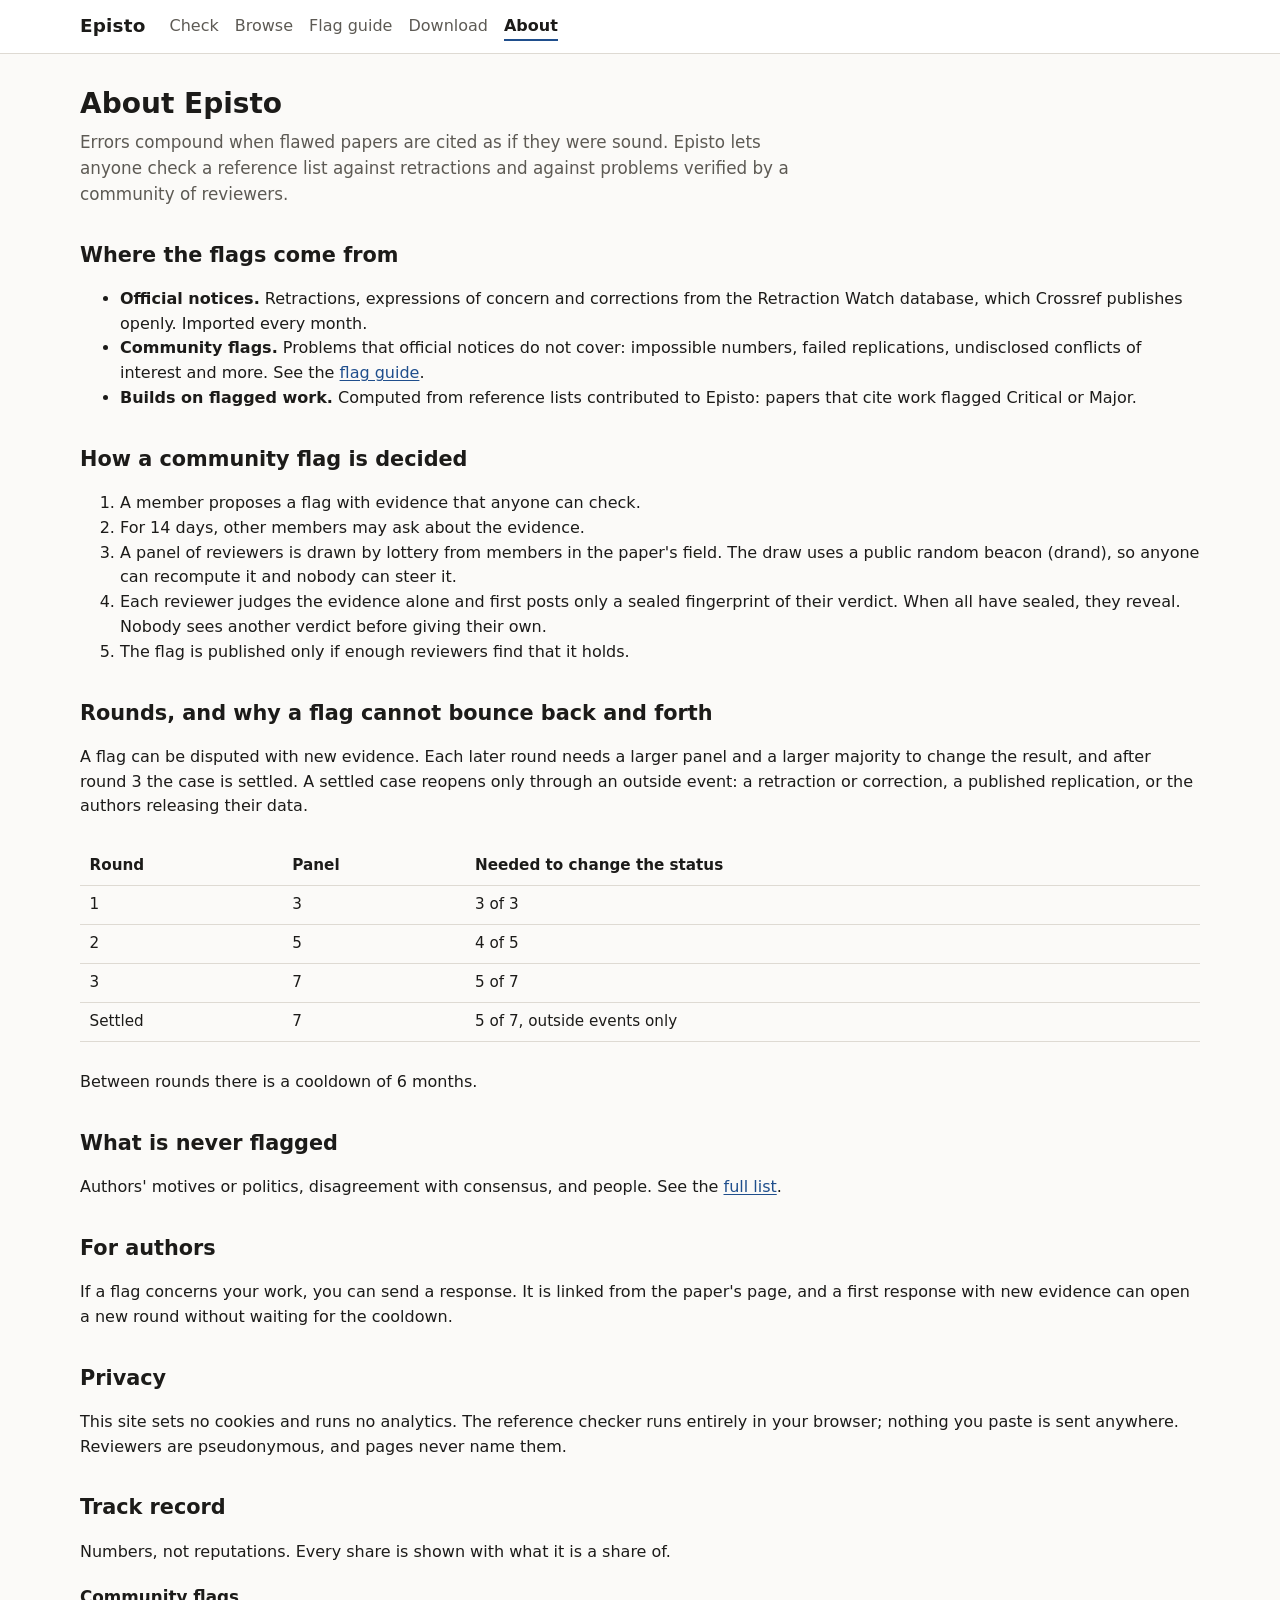
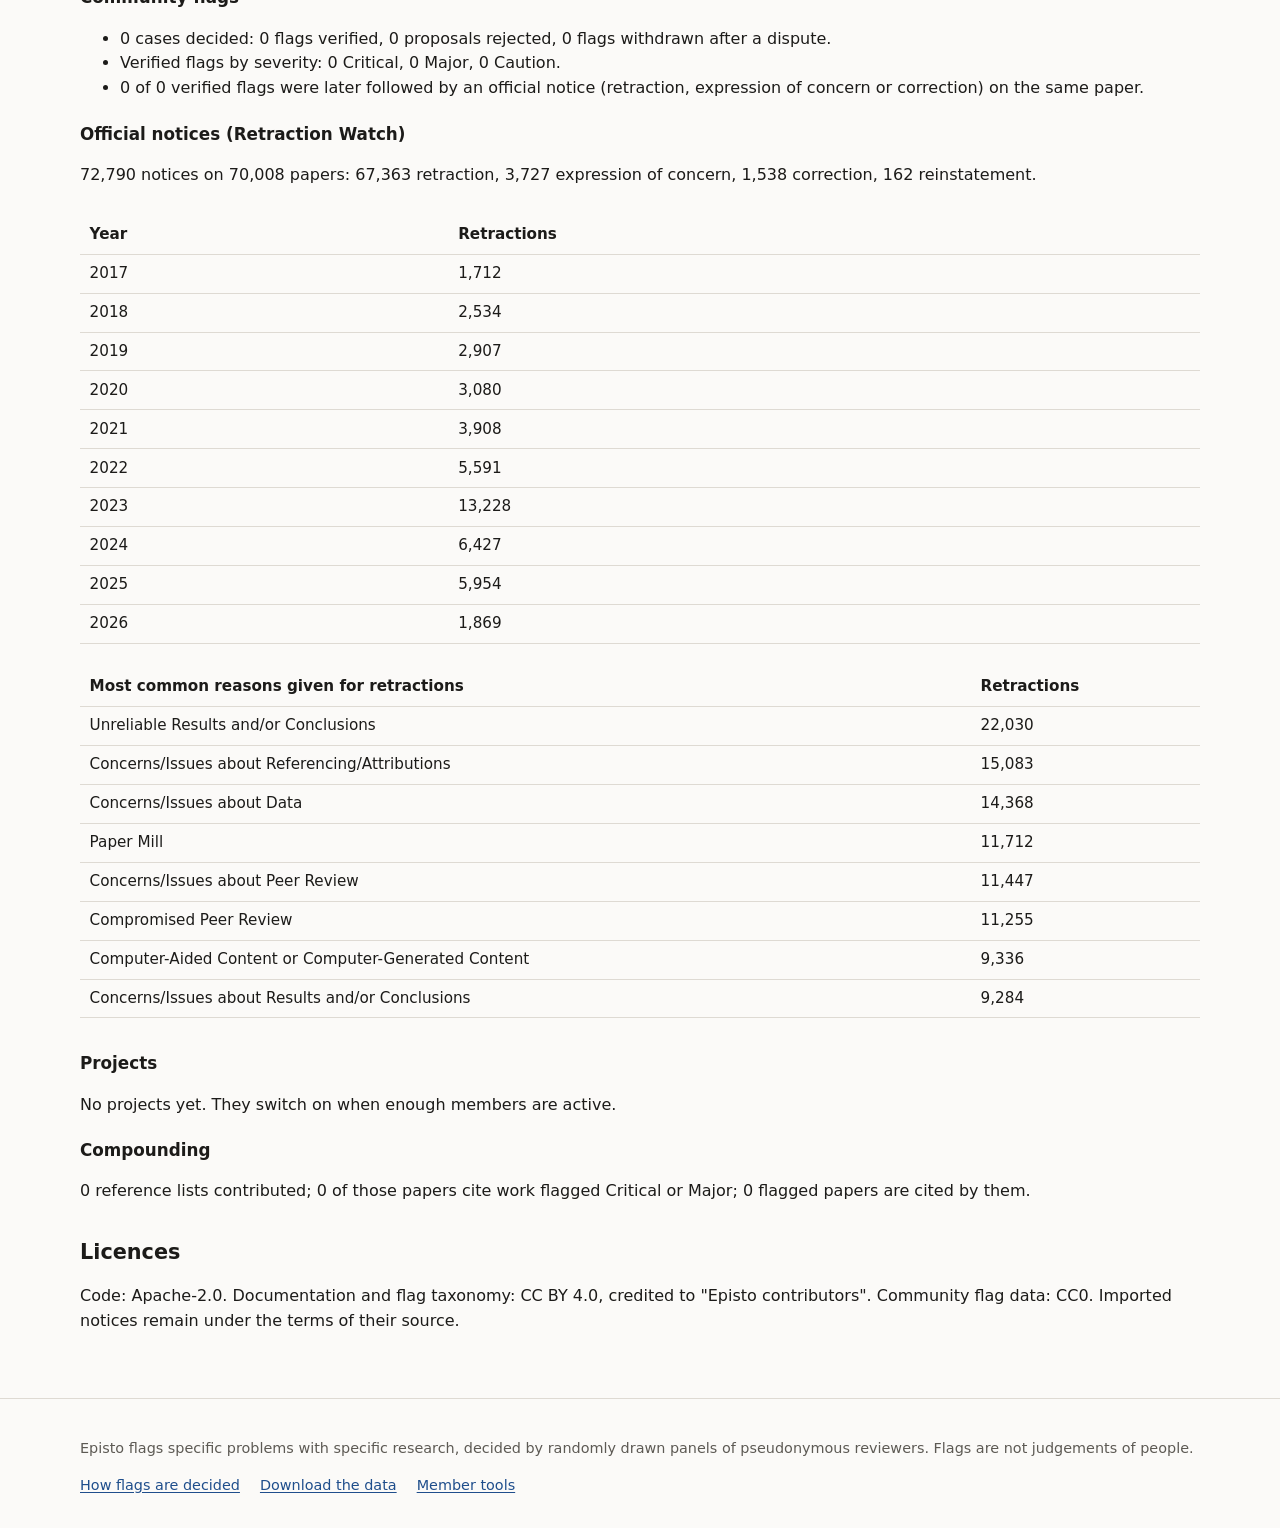
==== about.html @ a89bd6bb "Beta site, built from Episto-Org/episto 02e7458 Co-Authored-By: Claude Opus 5.5 <noreply@anthropic.c" ====
<!doctype html>
<html lang="en">
<head>
<meta charset="utf-8">
<meta name="viewport" content="width=device-width, initial-scale=1">
<meta http-equiv="Content-Security-Policy" content="default-src &#39;none&#39;; script-src &#39;self&#39;; style-src &#39;self&#39;; img-src &#39;self&#39; data:; connect-src &#39;self&#39;; base-uri &#39;none&#39;; form-action &#39;none&#39;; object-src &#39;none&#39;">
<meta name="referrer" content="no-referrer">
<meta name="description" content="Check a reference list for retracted and flawed research.">
<title>About · Episto</title>
<link rel="stylesheet" href="assets/style.css">
<link rel="icon" href="data:image/svg+xml,%3Csvg xmlns='http://www.w3.org/2000/svg' viewBox='0 0 16 16'%3E%3Cpath d='M8 1.5l7 13H1z' fill='%23b4520a'/%3E%3C/svg%3E">
</head>
<body>
<a class="skip" href="#main">Skip to content</a>
<header class="site"><div class="wrap">
<a class="brand" href="index.html">Episto</a>
<nav class="main" aria-label="Main"><ul><li><a href="index.html">Check</a></li><li><a href="browse.html">Browse</a></li><li><a href="guide.html">Flag guide</a></li><li><a href="download.html">Download</a></li><li><a href="about.html" aria-current="page">About</a></li></ul></nav>
</div></header>
<main id="main"><div class="wrap">
<h1>About Episto</h1>
<p class="lead">Errors compound when flawed papers are cited as if they were sound. Episto lets anyone check a reference list against retractions and against problems verified by a community of reviewers.</p>

<h2>Where the flags come from</h2>
<ul>
<li><strong>Official notices.</strong> Retractions, expressions of concern and corrections from the Retraction Watch database, which Crossref publishes openly. Imported every month.</li>
<li><strong>Community flags.</strong> Problems that official notices do not cover: impossible numbers, failed replications, undisclosed conflicts of interest and more. See the <a href="guide.html">flag guide</a>.</li>
<li><strong>Builds on flagged work.</strong> Computed from reference lists contributed to Episto: papers that cite work flagged Critical or Major.</li>
</ul>

<h2>How a community flag is decided</h2>
<ol>
<li>A member proposes a flag with evidence that anyone can check.</li>
<li>For 14 days, other members may ask about the evidence.</li>
<li>A panel of reviewers is drawn by lottery from members in the paper's field. The draw uses a public random beacon (drand), so anyone can recompute it and nobody can steer it.</li>
<li>Each reviewer judges the evidence alone and first posts only a sealed fingerprint of their verdict. When all have sealed, they reveal. Nobody sees another verdict before giving their own.</li>
<li>The flag is published only if enough reviewers find that it holds.</li>
</ol>

<h2>Rounds, and why a flag cannot bounce back and forth</h2>
<p>A flag can be disputed with new evidence. Each later round needs a larger panel and a larger majority to change the result, and after round 3 the case is settled. A settled case reopens only through an outside event: a retraction or correction, a published replication, or the authors releasing their data.</p>
<div class="table-scroll"><table><thead><tr><th>Round</th><th>Panel</th><th>Needed to change the status</th></tr></thead><tbody><tr><td>1</td><td>3</td><td>3 of 3</td></tr><tr><td>2</td><td>5</td><td>4 of 5</td></tr><tr><td>3</td><td>7</td><td>5 of 7</td></tr>
<tr><td>Settled</td><td>7</td><td>5 of 7, outside events only</td></tr></tbody></table></div>
<p>Between rounds there is a cooldown of 6 months.</p>

<h2>What is never flagged</h2>
<p>Authors' motives or politics, disagreement with consensus, and people. See the <a href="guide.html#out-of-scope">full list</a>.</p>

<h2>For authors</h2>
<p>If a flag concerns your work, you can send a response. It is linked from the paper's page, and a first response with new evidence can open a new round without waiting for the cooldown.</p>

<h2>Privacy</h2>
<p>This site sets no cookies and runs no analytics. The reference checker runs entirely in your browser; nothing you paste is sent anywhere. Reviewers are pseudonymous, and pages never name them.</p>

<h2 id="track-record">Track record</h2>
<p>Numbers, not reputations. Every share is shown with what it is a share of.</p>
<h3>Community flags</h3>
<ul>
<li>0 cases decided: 0 flags verified, 0 proposals rejected, 0 flags withdrawn after a dispute.</li>
<li>Verified flags by severity: 0 Critical, 0 Major, 0 Caution.</li>
<li>0 of 0 verified flags were later followed by an official notice (retraction, expression of concern or correction) on the same paper.</li>
</ul>
<h3>Official notices (Retraction Watch)</h3>
<p>72,790 notices on 70,008 papers: 67,363 retraction, 3,727 expression of concern, 1,538 correction, 162 reinstatement.</p>
<div class="table-scroll"><table><thead><tr><th>Year</th><th>Retractions</th></tr></thead><tbody><tr><td>2017</td><td>1,712</td></tr><tr><td>2018</td><td>2,534</td></tr><tr><td>2019</td><td>2,907</td></tr><tr><td>2020</td><td>3,080</td></tr><tr><td>2021</td><td>3,908</td></tr><tr><td>2022</td><td>5,591</td></tr><tr><td>2023</td><td>13,228</td></tr><tr><td>2024</td><td>6,427</td></tr><tr><td>2025</td><td>5,954</td></tr><tr><td>2026</td><td>1,869</td></tr></tbody></table></div>
<div class="table-scroll"><table><thead><tr><th>Most common reasons given for retractions</th><th>Retractions</th></tr></thead><tbody><tr><td>Unreliable Results and/or Conclusions</td><td>22,030</td></tr><tr><td>Concerns/Issues about Referencing/Attributions</td><td>15,083</td></tr><tr><td>Concerns/Issues about Data</td><td>14,368</td></tr><tr><td>Paper Mill</td><td>11,712</td></tr><tr><td>Concerns/Issues about Peer Review</td><td>11,447</td></tr><tr><td>Compromised Peer Review</td><td>11,255</td></tr><tr><td>Computer-Aided Content or Computer-Generated Content</td><td>9,336</td></tr><tr><td>Concerns/Issues about Results and/or Conclusions</td><td>9,284</td></tr></tbody></table></div>
<h3>Projects</h3>
<p>No projects yet. They switch on when enough members are active.</p>
<h3>Compounding</h3>
<p>0 reference lists contributed; 0 of those papers cite work flagged Critical or Major; 0 flagged papers are cited by them.</p>

<h2>Licences</h2>
<p>Code: Apache-2.0. Documentation and flag taxonomy: CC BY 4.0, credited to "Episto contributors". Community flag data: CC0. Imported notices remain under the terms of their source.</p>
</div></main>
<footer class="site"><div class="wrap">
<p>Episto flags specific problems with specific research, decided by randomly drawn panels of pseudonymous reviewers. Flags are not judgements of people.</p>
<ul>
<li><a href="about.html">How flags are decided</a></li>
<li><a href="download.html">Download the data</a></li>
<li><a href="member/propose.html">Member tools</a></li>

</ul>
</div></footer>

</body>
</html>
---- assets/style.css ----
/* Episto. One stylesheet, no external fonts or scripts. */

:root {
  --bg: #fbfaf8;
  --surface: #ffffff;
  --text: #1c1b19;
  --muted: #5d5a54;
  --border: #dedad3;
  --accent: #1f4e8c;
  --accent-text: #ffffff;
  --focus: #1f4e8c;
  --critical: #b3261e;
  --critical-bg: #fdecea;
  --major: #b4520a;
  --major-bg: #fdf0e3;
  --caution: #8a6100;
  --caution-bg: #fdf6dc;
  --propagated: #4f5b6b;
  --propagated-bg: #eef1f5;
  --clear: #2f6b3a;
  --clear-bg: #e8f3ea;
  --radius: 8px;
  color-scheme: light;
}

@media (prefers-color-scheme: dark) {
  :root {
    --bg: #151514;
    --surface: #1e1e1c;
    --text: #ecebe8;
    --muted: #a9a59d;
    --border: #3a3935;
    --accent: #8db4ee;
    --accent-text: #0f1a2b;
    --focus: #8db4ee;
    --critical: #ff8a80;
    --critical-bg: #3b1c1a;
    --major: #ffb170;
    --major-bg: #3a2614;
    --caution: #f2cc5c;
    --caution-bg: #352c10;
    --propagated: #b4bfcd;
    --propagated-bg: #262b33;
    --clear: #8fd19e;
    --clear-bg: #1b2e20;
    color-scheme: dark;
  }
}

* { box-sizing: border-box; }

html { -webkit-text-size-adjust: 100%; }

body {
  margin: 0;
  background: var(--bg);
  color: var(--text);
  font: 16px/1.55 system-ui, -apple-system, "Segoe UI", Roboto, "Helvetica Neue", Arial, sans-serif;
}

a { color: var(--accent); text-underline-offset: 2px; }
a:hover { text-decoration-thickness: 2px; }

:focus-visible { outline: 3px solid var(--focus); outline-offset: 2px; border-radius: 3px; }

.skip { position: absolute; left: -9999px; }
.skip:focus { left: 1rem; top: 1rem; background: var(--surface); padding: .5rem 1rem; z-index: 10; }

.wrap { max-width: 72rem; margin: 0 auto; padding: 0 16px; }

header.site {
  border-bottom: 1px solid var(--border);
  background: var(--surface);
}
header.site .wrap {
  display: flex; flex-wrap: wrap; align-items: center; gap: .5rem 1.5rem;
  padding-top: .75rem; padding-bottom: .75rem;
}
.brand { font-weight: 700; font-size: 1.15rem; color: var(--text); text-decoration: none; letter-spacing: .01em; }
nav.main ul { display: flex; flex-wrap: wrap; gap: .25rem 1rem; list-style: none; margin: 0; padding: 0; }
nav.main a { color: var(--muted); text-decoration: none; padding: .25rem 0; }
nav.main a[aria-current="page"] { color: var(--text); font-weight: 600; border-bottom: 2px solid var(--accent); }
nav.main a:hover { color: var(--text); }

main { padding: 2rem 0 3rem; }
h1 { font-size: 1.75rem; line-height: 1.25; margin: 0 0 .5rem; }
h2 { font-size: 1.3rem; margin: 2rem 0 .75rem; }
h3 { font-size: 1.05rem; margin: 1.25rem 0 .5rem; }
p.lead { color: var(--muted); font-size: 1.05rem; margin-top: 0; max-width: 46rem; }

footer.site { border-top: 1px solid var(--border); color: var(--muted); font-size: .9rem; padding: 1.5rem 0 2rem; }
footer.site ul { list-style: none; display: flex; flex-wrap: wrap; gap: .25rem 1.25rem; padding: 0; margin: .5rem 0 0; }

.panel {
  background: var(--surface); border: 1px solid var(--border); border-radius: var(--radius);
  padding: 1rem 1.25rem; margin: 1rem 0;
}

label { font-weight: 600; }
.hint { color: var(--muted); font-size: .9rem; font-weight: 400; }

textarea, input[type="text"], input[type="search"], input[type="number"], input[type="url"], select {
  font: inherit; color: var(--text); background: var(--bg);
  border: 1px solid var(--border); border-radius: 6px; padding: .5rem .6rem; max-width: 100%;
}
textarea { width: 100%; min-height: 12rem; resize: vertical; font-family: ui-monospace, "SF Mono", Menlo, Consolas, monospace; font-size: .9rem; }
input[type="search"] { width: 100%; }

button, .button {
  font: inherit; font-weight: 600; cursor: pointer;
  border: 1px solid var(--border); border-radius: 6px; background: var(--surface); color: var(--text);
  padding: .5rem .9rem; text-decoration: none; display: inline-block;
}
button.primary { background: var(--accent); border-color: var(--accent); color: var(--accent-text); }
button:disabled { opacity: .55; cursor: default; }

.row { display: flex; flex-wrap: wrap; gap: .75rem; align-items: center; }
.row.spread { justify-content: space-between; }
.stack > * + * { margin-top: .75rem; }

.dropzone { border: 2px dashed var(--border); border-radius: var(--radius); padding: .75rem 1rem; color: var(--muted); }
.dropzone.over { border-color: var(--accent); color: var(--text); }

.privacy { display: flex; gap: .5rem; align-items: baseline; color: var(--muted); font-size: .92rem; }

/* Severity */
.chip {
  display: inline-flex; align-items: center; gap: .35rem; white-space: nowrap;
  font-size: .8rem; font-weight: 700; text-transform: uppercase; letter-spacing: .03em;
  border-radius: 999px; padding: .15rem .6rem .15rem .45rem; border: 1px solid currentColor;
}
.chip-critical { color: var(--critical); background: var(--critical-bg); }
.chip-major { color: var(--major); background: var(--major-bg); }
.chip-caution { color: var(--caution); background: var(--caution-bg); }
.chip-propagated { color: var(--propagated); background: var(--propagated-bg); }
.chip-none, .chip-clear { color: var(--clear); background: var(--clear-bg); }
.icon { width: 1em; height: 1em; flex: none; }
.icon path { fill: currentColor; stroke: currentColor; stroke-width: 0; }
.icon-propagated path { fill: none; stroke-width: 1.6; stroke-linecap: round; }

.tag {
  display: inline-block; font-size: .85rem; border: 1px solid var(--border); border-radius: 4px;
  padding: .05rem .45rem; margin: .15rem .3rem .15rem 0; background: var(--bg); color: var(--text); text-decoration: none;
}
a.tag:hover { border-color: var(--accent); }
.badge { font-size: .8rem; color: var(--muted); border: 1px solid var(--border); border-radius: 4px; padding: .05rem .4rem; white-space: nowrap; }
.badge.verify { color: var(--major); border-color: currentColor; }

/* Checker results */
.summary { display: flex; flex-wrap: wrap; gap: .5rem 1rem; align-items: center; font-weight: 600; }
ol.results { list-style: none; padding: 0; margin: 1rem 0; }
ol.results > li {
  background: var(--surface); border: 1px solid var(--border); border-left: 5px solid var(--border);
  border-radius: var(--radius); padding: .75rem 1rem; margin: 0 0 .6rem;
}
ol.results > li.sev-critical { border-left-color: var(--critical); }
ol.results > li.sev-major { border-left-color: var(--major); }
ol.results > li.sev-caution { border-left-color: var(--caution); }
ol.results > li.sev-propagated { border-left-color: var(--propagated); }
.result-head { display: flex; flex-wrap: wrap; gap: .4rem .75rem; align-items: center; }
.ref { color: var(--muted); font-size: .92rem; margin: .35rem 0 0; overflow-wrap: anywhere; }
.note { font-size: .92rem; margin: .35rem 0 0; }
.note.warn { color: var(--critical); font-weight: 600; }

/* Browse */
.tiles { display: grid; grid-template-columns: repeat(auto-fill, minmax(15rem, 1fr)); gap: .75rem; margin: 1rem 0; }
.tile {
  display: block; text-decoration: none; color: var(--text);
  background: var(--surface); border: 1px solid var(--border); border-radius: var(--radius); padding: .9rem 1rem;
}
.tile:hover { border-color: var(--accent); }
.tile strong { display: block; font-size: 1.02rem; }
.tile span.q { display: block; color: var(--muted); font-size: .9rem; margin: .2rem 0 .5rem; }
.bar { display: flex; height: .45rem; border-radius: 3px; overflow: hidden; background: var(--border); }
.bar i { display: block; height: 100%; }
.bar .b-critical { background: var(--critical); }
.bar .b-major { background: var(--major); }
.bar .b-caution { background: var(--caution); }
.count { color: var(--muted); font-size: .88rem; margin-top: .35rem; }

.browse { display: grid; grid-template-columns: 17rem 1fr; gap: 1.5rem; align-items: start; }
.filters { position: sticky; top: 1rem; }
.filters fieldset { border: 0; padding: 0; margin: 0 0 1rem; }
.filters legend { font-weight: 600; margin-bottom: .3rem; }
.filters select, .filters input[type="number"] { width: 100%; }
.check { display: inline-flex; gap: .4rem; align-items: center; font-weight: 400; }
.filters .check { display: flex; }
.filters summary { font-weight: 600; cursor: pointer; }
ul.papers { list-style: none; padding: 0; margin: 0; }
ul.papers > li { border-bottom: 1px solid var(--border); padding: .8rem 0; }
.meta { color: var(--muted); font-size: .9rem; }
.pager { display: flex; gap: .75rem; align-items: center; margin: 1rem 0; }

/* Paper page */
.card {
  background: var(--surface); border: 1px solid var(--border); border-left: 5px solid var(--border);
  border-radius: var(--radius); padding: 1rem 1.25rem; margin: 1rem 0;
}
.card.sev-critical { border-left-color: var(--critical); }
.card.sev-major { border-left-color: var(--major); }
.card.sev-caution { border-left-color: var(--caution); }
.card.withdrawn { opacity: .75; border-left-style: dashed; }
.card h3 { margin: .5rem 0 .25rem; }
.card dl { display: grid; grid-template-columns: max-content 1fr; gap: .3rem 1rem; margin: .75rem 0 0; }
.card dt { color: var(--muted); font-weight: 600; }
.card dd { margin: 0; overflow-wrap: anywhere; }
details > summary { cursor: pointer; }
ol.timeline { margin: .5rem 0 0; padding-left: 1.25rem; }

/* Guide */
.guide-type { border-top: 1px solid var(--border); padding: 1rem 0; }
.guide-type h3 { margin-top: 0; }
.guide-type ul { margin: .25rem 0 .5rem; }

table { border-collapse: collapse; width: 100%; margin: .75rem 0; font-size: .95rem; }
th, td { text-align: left; padding: .45rem .6rem; border-bottom: 1px solid var(--border); vertical-align: top; }
th { font-weight: 600; }
.table-scroll { overflow-x: auto; }

.notice { border-radius: 6px; padding: .6rem .8rem; margin: .75rem 0; background: var(--propagated-bg); }
.notice-error { background: var(--critical-bg); color: var(--critical); }
.notice-ok { background: var(--clear-bg); color: var(--clear); }

code, pre { font-family: ui-monospace, "SF Mono", Menlo, Consolas, monospace; font-size: .88rem; }
pre { background: var(--bg); border: 1px solid var(--border); border-radius: 6px; padding: .75rem; overflow-x: auto; white-space: pre-wrap; overflow-wrap: anywhere; }

.steps { counter-reset: step; list-style: none; padding: 0; }
.steps > li { counter-increment: step; }
.steps > li > h2::before { content: counter(step) ". "; color: var(--muted); }

.visually-hidden { position: absolute; width: 1px; height: 1px; overflow: hidden; clip: rect(0 0 0 0); white-space: nowrap; }

@media (max-width: 760px) {
  .browse { grid-template-columns: 1fr; }
  .filters { position: static; }
  h1 { font-size: 1.45rem; }
  .card dl { grid-template-columns: 1fr; }
}

@media print {
  header.site, footer.site, .no-print, nav.main { display: none !important; }
  body { background: #fff; color: #000; }
  ol.results > li, .card { break-inside: avoid; border-color: #999; }
  a { color: #000; }
}

.wide { width: 100%; }
.grow { flex: 1; min-width: 12rem; }
textarea.short { min-height: 4.5rem; }
textarea.medium { min-height: 8rem; }
.types { display: grid; gap: .4rem; margin: .75rem 0; }
.types label { display: flex; gap: .5rem; align-items: baseline; font-weight: 400; border: 1px solid var(--border); border-radius: 6px; padding: .5rem .7rem; background: var(--bg); }
.types label:has(input:checked), .tile[aria-checked="true"] { border-color: var(--accent); box-shadow: inset 0 0 0 1px var(--accent); }
.evidence-item { border-top: 1px solid var(--border); padding-top: .75rem; margin-top: .75rem; }

nav.member-tools ul { list-style: none; padding: 0; margin: 0 0 1rem; display: flex; flex-wrap: wrap; gap: 0.25rem 1rem; font-size: 0.95rem; }
nav.member-tools a[aria-current="page"] { font-weight: 600; text-decoration: none; color: inherit; }
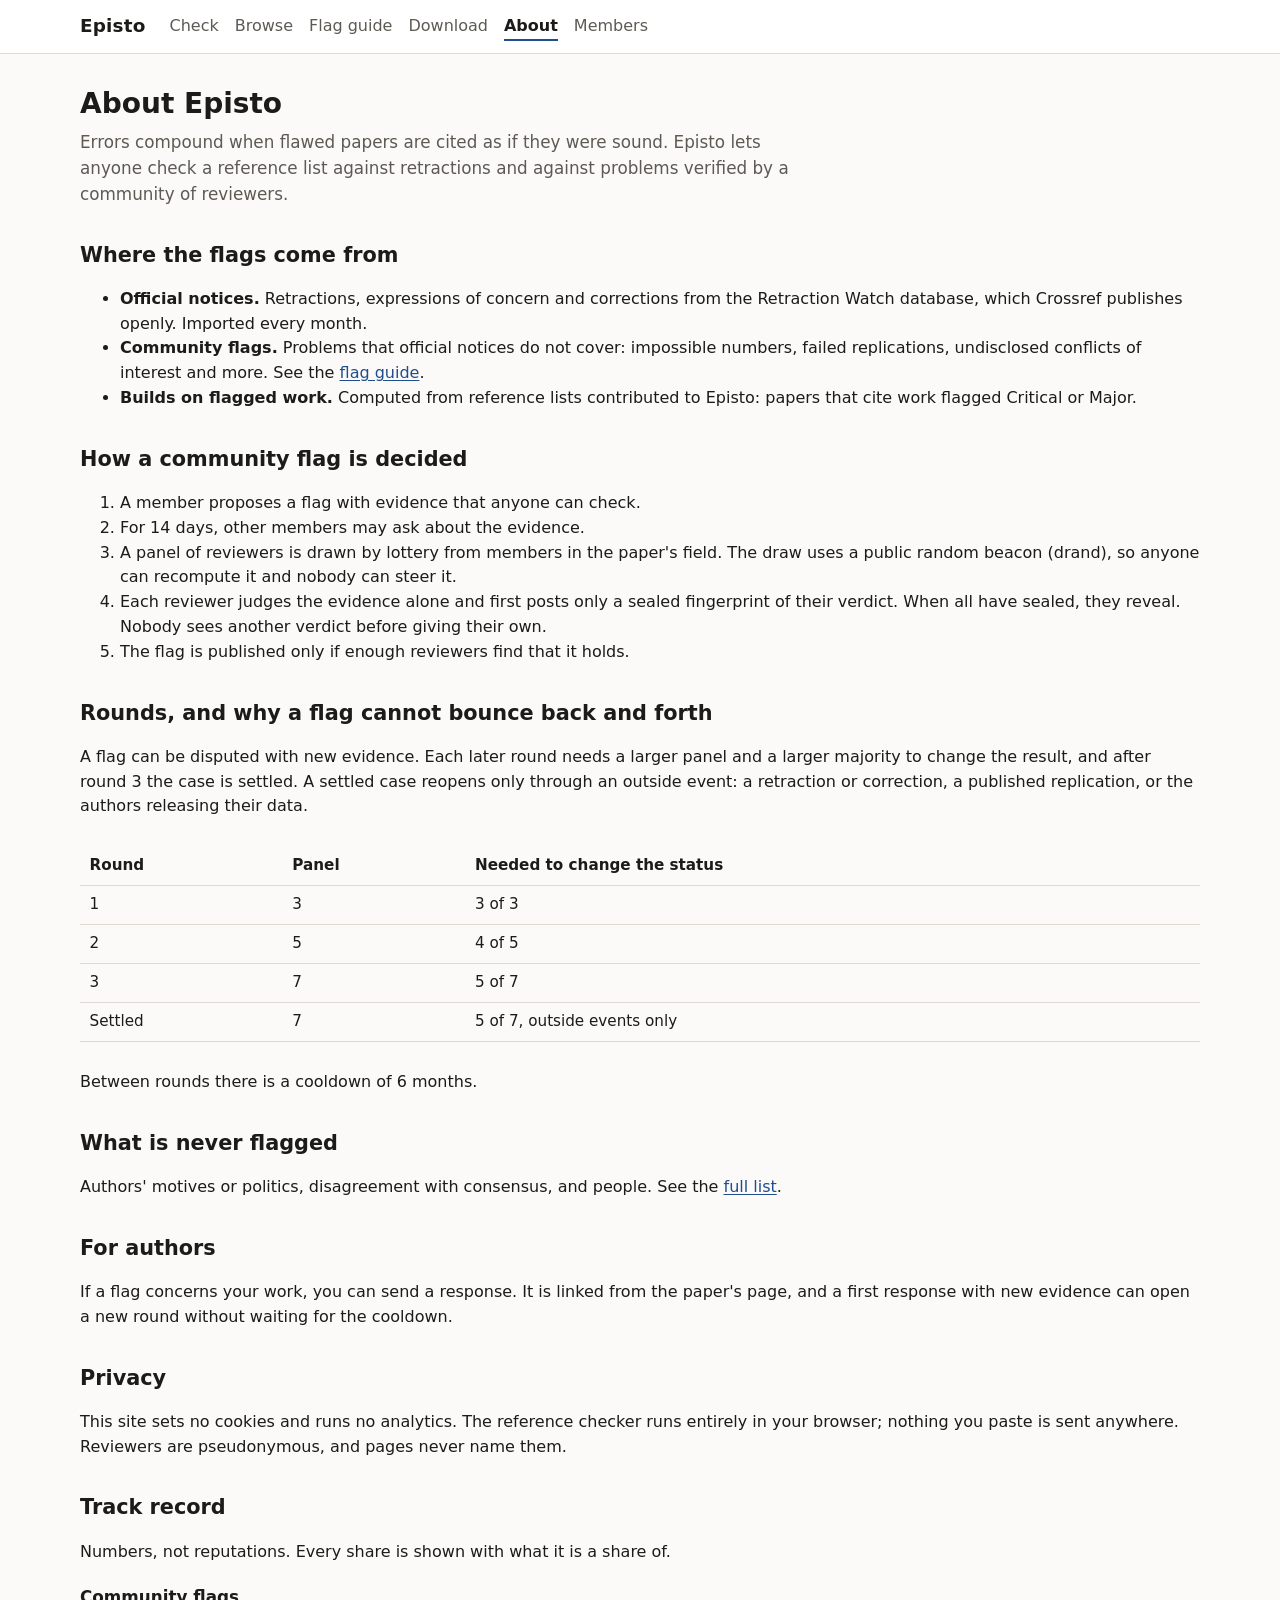
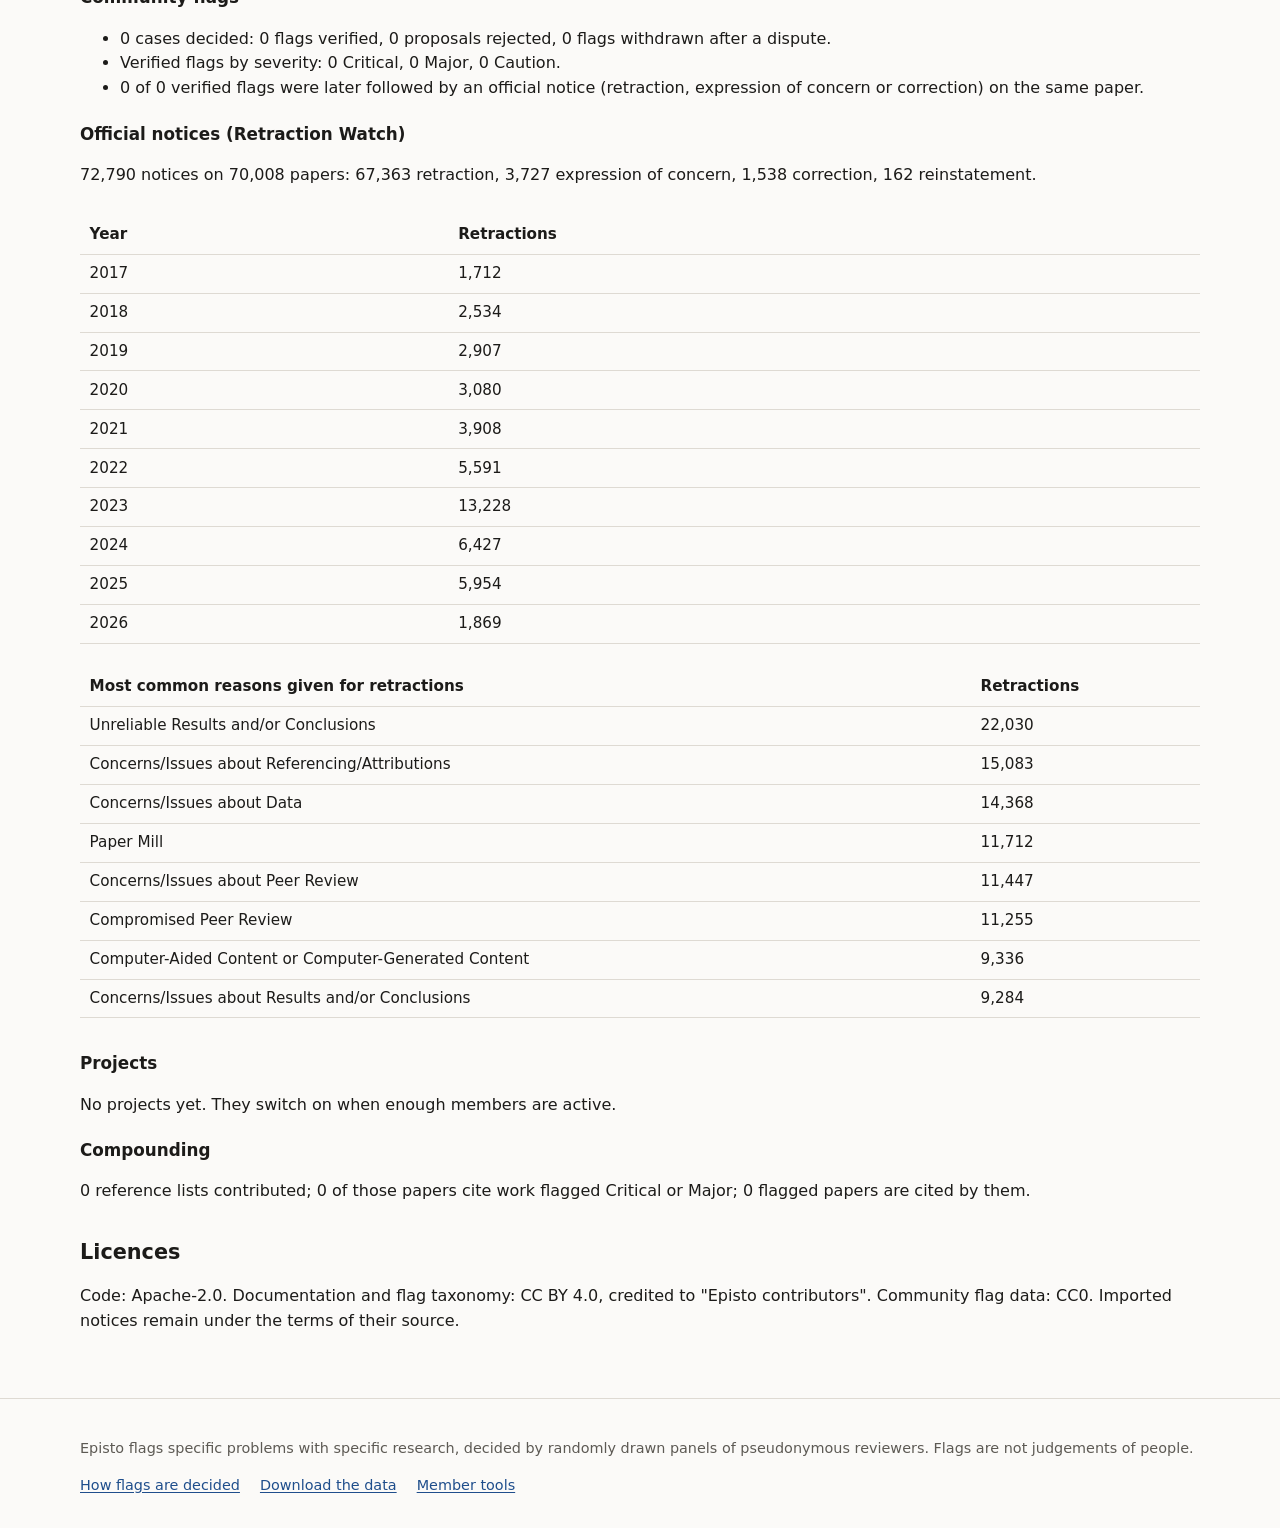
==== commit f1eb3768: "Site: Members link in the header Co-Authored-By: Claude Opus 5.5 <noreply@anthropic.com> Claude-Sess" ====
--- a/about.html
+++ b/about.html
@@ -14,7 +14,7 @@
 <a class="skip" href="#main">Skip to content</a>
 <header class="site"><div class="wrap">
 <a class="brand" href="index.html">Episto</a>
-<nav class="main" aria-label="Main"><ul><li><a href="index.html">Check</a></li><li><a href="browse.html">Browse</a></li><li><a href="guide.html">Flag guide</a></li><li><a href="download.html">Download</a></li><li><a href="about.html" aria-current="page">About</a></li></ul></nav>
+<nav class="main" aria-label="Main"><ul><li><a href="index.html">Check</a></li><li><a href="browse.html">Browse</a></li><li><a href="guide.html">Flag guide</a></li><li><a href="download.html">Download</a></li><li><a href="about.html" aria-current="page">About</a></li><li><a href="member/account.html">Members</a></li></ul></nav>
 </div></header>
 <main id="main"><div class="wrap">
 <h1>About Episto</h1>
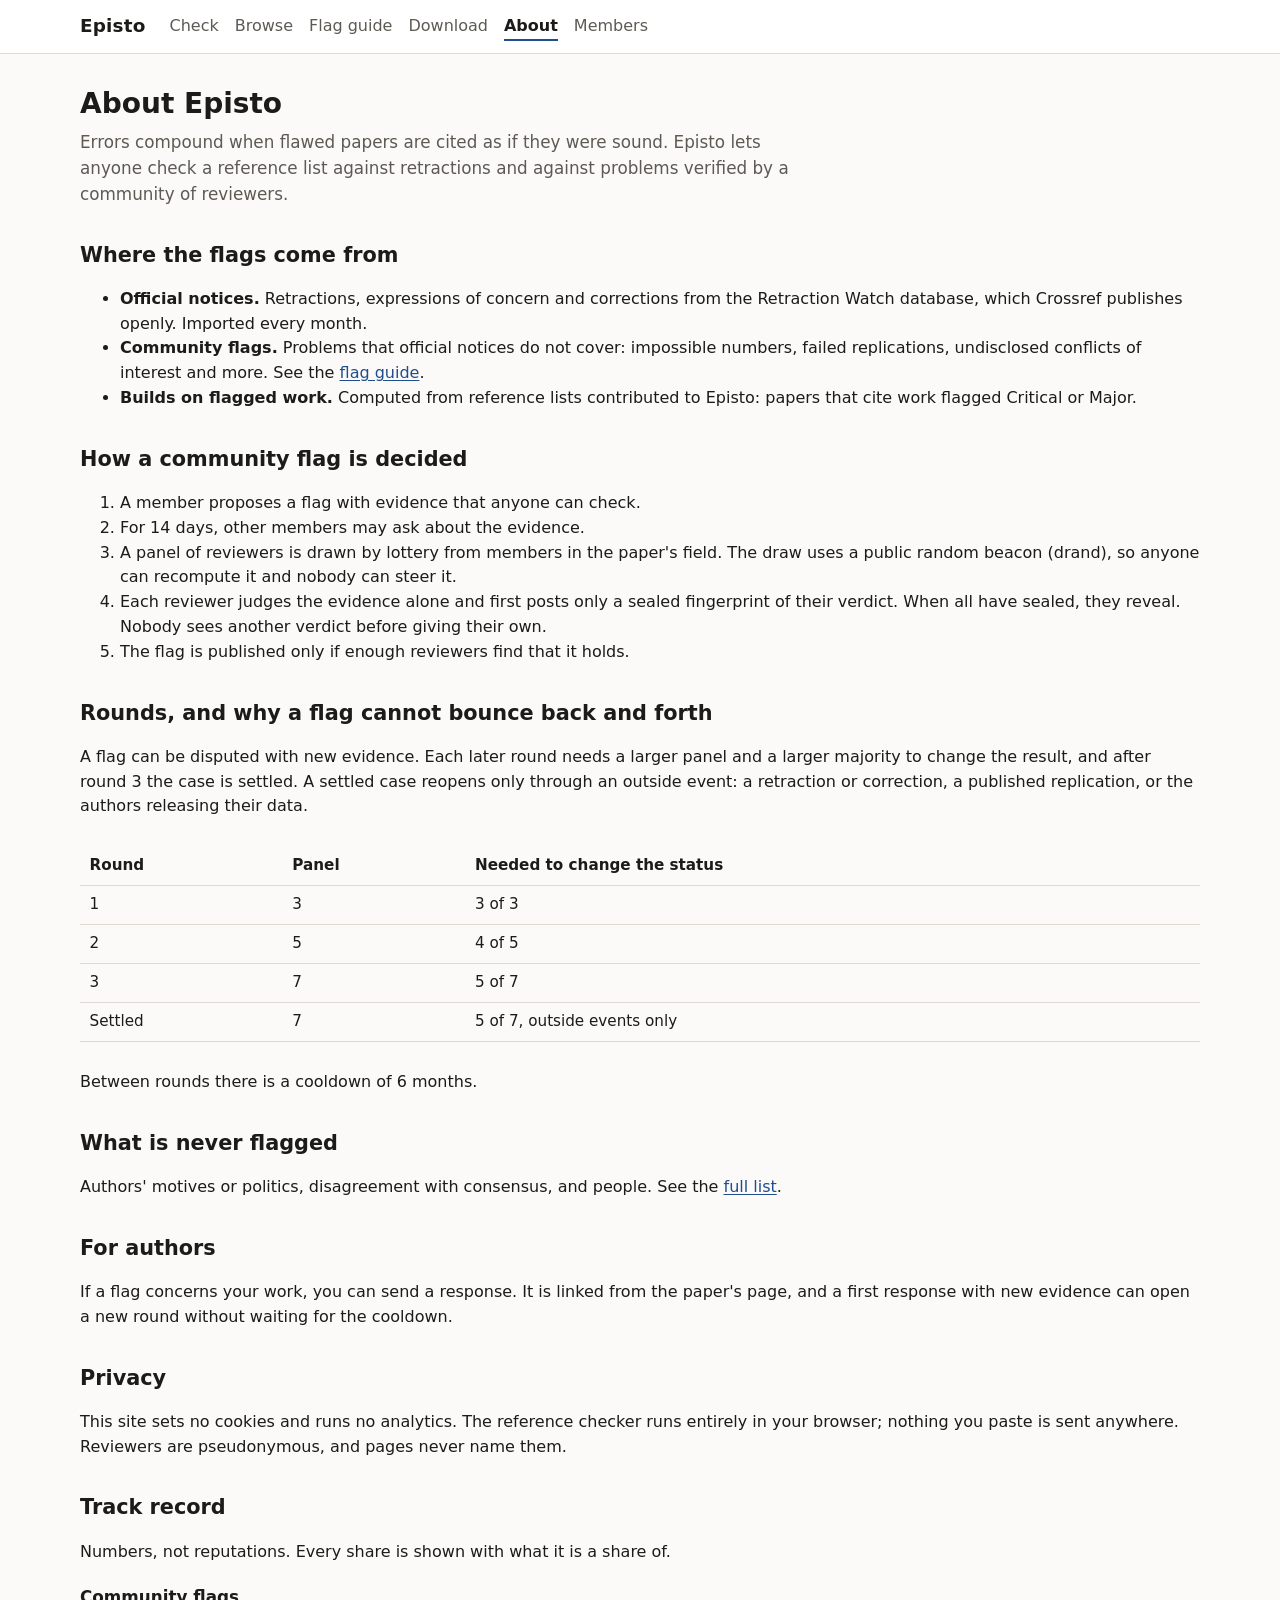
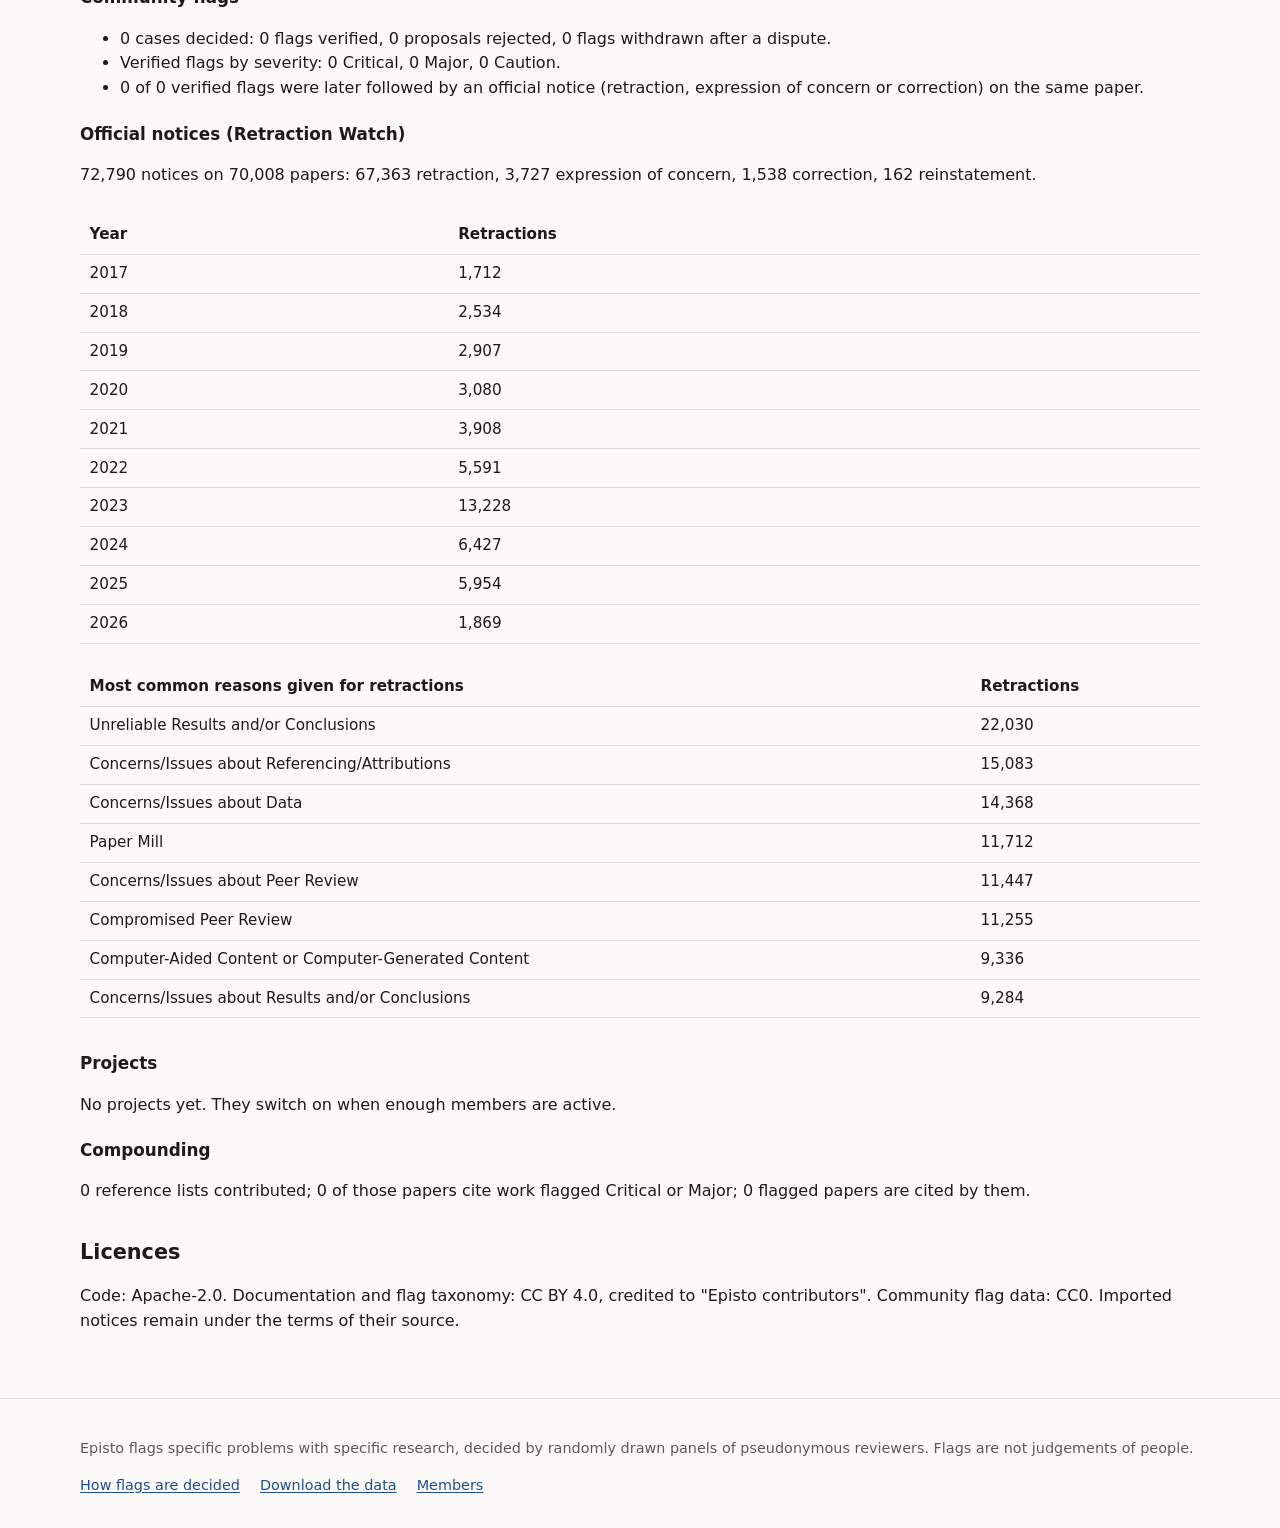
==== commit 03e16f39: "Site: Members start page, sign-in first, forms that read on a phone Co-Authored-By: Claude Fable 5.2" ====
--- a/about.html
+++ b/about.html
@@ -14,7 +14,7 @@
 <a class="skip" href="#main">Skip to content</a>
 <header class="site"><div class="wrap">
 <a class="brand" href="index.html">Episto</a>
-<nav class="main" aria-label="Main"><ul><li><a href="index.html">Check</a></li><li><a href="browse.html">Browse</a></li><li><a href="guide.html">Flag guide</a></li><li><a href="download.html">Download</a></li><li><a href="about.html" aria-current="page">About</a></li><li><a href="member/account.html">Members</a></li></ul></nav>
+<nav class="main" aria-label="Main"><ul><li><a href="index.html">Check</a></li><li><a href="browse.html">Browse</a></li><li><a href="guide.html">Flag guide</a></li><li><a href="download.html">Download</a></li><li><a href="about.html" aria-current="page">About</a></li><li><a href="member/index.html">Members</a></li></ul></nav>
 </div></header>
 <main id="main"><div class="wrap">
 <h1>About Episto</h1>
@@ -76,7 +76,7 @@
 <ul>
 <li><a href="about.html">How flags are decided</a></li>
 <li><a href="download.html">Download the data</a></li>
-<li><a href="member/propose.html">Member tools</a></li>
+<li><a href="member/index.html">Members</a></li>
 
 </ul>
 </div></footer>
--- a/assets/style.css
+++ b/assets/style.css
@@ -99,12 +99,14 @@
 label { font-weight: 600; }
 .hint { color: var(--muted); font-size: .9rem; font-weight: 400; }
 
-textarea, input[type="text"], input[type="search"], input[type="number"], input[type="url"], select {
+textarea, input[type="text"], input[type="password"], input[type="search"], input[type="number"], input[type="url"], select {
   font: inherit; color: var(--text); background: var(--bg);
   border: 1px solid var(--border); border-radius: 6px; padding: .5rem .6rem; max-width: 100%;
 }
 textarea { width: 100%; min-height: 12rem; resize: vertical; font-family: ui-monospace, "SF Mono", Menlo, Consolas, monospace; font-size: .9rem; }
 input[type="search"] { width: 100%; }
+
+[hidden] { display: none !important; }
 
 button, .button {
   font: inherit; font-weight: 600; cursor: pointer;
@@ -255,3 +257,65 @@
 
 nav.member-tools ul { list-style: none; padding: 0; margin: 0 0 1rem; display: flex; flex-wrap: wrap; gap: 0.25rem 1rem; font-size: 0.95rem; }
 nav.member-tools a[aria-current="page"] { font-weight: 600; text-decoration: none; color: inherit; }
+
+/* Logic map: the load-bearing claim at the centre, its connections in orbit. */
+.logic-map { width: 100%; max-width: 440px; height: auto; display: block; margin: 0 auto; }
+.logic-map .lm-ring { fill: none; stroke: var(--border); stroke-width: 2; stroke-dasharray: 6 6; }
+.logic-map .lm-edge { stroke: var(--muted); stroke-width: 2; }
+.logic-map .lm-breaks { stroke: var(--critical); stroke-width: 3; }
+.logic-map .lm-shows { stroke-dasharray: 5 4; }
+.logic-map .lm-head { fill: var(--muted); }
+.logic-map .lm-tee { stroke: var(--critical); stroke-width: 3; fill: none; }
+.logic-map .lm-node circle { fill: var(--surface); stroke: var(--text); stroke-width: 2; }
+.logic-map .lm-node text { fill: var(--text); font: 600 15px system-ui, sans-serif; pointer-events: none; }
+.logic-map .lm-center circle { stroke-width: 7; }
+.logic-map .lm-fails circle { stroke: var(--critical); fill: var(--critical-bg); }
+.logic-map .lm-evidence circle { stroke: var(--accent); stroke-dasharray: 3 3; }
+.logic-map .lm-cites circle { stroke: var(--propagated); }
+.logic-map .lm-falls circle { stroke: var(--critical); stroke-dasharray: 6 4; }
+.logic-map .lm-selected circle { stroke: var(--focus); stroke-width: 5; }
+.logic-map [tabindex] { cursor: pointer; }
+.logic-map [tabindex]:focus-visible circle { stroke: var(--focus); stroke-width: 5; }
+.logic-line code { white-space: normal; overflow-wrap: anywhere; }
+.logic-key { padding-left: 1.2rem; }
+.logic-key .is-center { font-weight: 600; }
+.logic-step.is-selected { outline: 3px solid var(--focus); outline-offset: 2px; }
+
+/* A small (?) in the corner that opens an explanation. */
+.panel, .logic-map-box { position: relative; }
+.help { position: absolute; top: .6rem; right: .6rem; z-index: 2; max-width: min(28rem, calc(100% - 1.2rem)); }
+.help[open] { background: var(--surface); border: 1px solid var(--border); border-radius: var(--radius); padding: .75rem 1rem; box-shadow: 0 4px 16px rgb(0 0 0 / .12); }
+.help > summary { list-style: none; cursor: pointer; width: 1.6rem; height: 1.6rem; border-radius: 50%; border: 1px solid var(--border); display: grid; place-items: center; font-weight: 700; color: var(--muted); background: var(--surface); margin-left: auto; }
+.help > summary::-webkit-details-marker { display: none; }
+.help[open] > summary { margin-bottom: .5rem; }
+.logic-map .lm-calc circle { stroke: var(--accent); }
+.logic-map .lm-parts circle { stroke: var(--critical); stroke-width: 4; fill: var(--critical-bg); }
+.logic-key .parts { color: var(--critical); font-weight: 600; }
+.calc-value.parts { color: var(--critical); font-weight: 600; }
+.calc-groups .calc-icon { min-width: 2.4rem; font-weight: 700; }
+.calc-groups [aria-selected="true"] { background: var(--accent); color: var(--accent-text); border-color: var(--accent); }
+.calc-items button { font-weight: 500; }
+
+/* The logic builder, made for touch: build from the map. */
+#logic-start button { font-size: 1.05rem; padding: .8rem 1.3rem; }
+#logic-actions:not(:empty) { border-left: 4px solid var(--accent); padding: .5rem 0 .5rem .9rem; }
+#logic-actions button, .more-steps button { min-height: 44px; }
+.logic-step input[type="text"] { width: 100%; }
+.arrows-box > summary { cursor: pointer; color: var(--muted); font-size: .92rem; }
+.more-steps > summary { cursor: pointer; color: var(--muted); }
+.logic-map .lm-order { fill: var(--accent); font: 700 17px system-ui, sans-serif; }
+
+/* Forms read top to bottom: a label, its hint, then the field. */
+.panel input[type="text"], .panel input[type="password"] { display: block; width: 100%; max-width: 26rem; margin-top: .3rem; }
+.panel .row input[type="text"] { display: inline-block; width: auto; flex: 1 1 12rem; min-width: 0; margin-top: 0; }
+.panel input.wide { max-width: 100%; }
+a.tile { display: block; color: inherit; text-decoration: none; }
+a.tile strong { color: var(--accent); }
+.legend td:first-child { white-space: nowrap; width: 1%; }
+@media (max-width: 520px) {
+  .legend td { display: block; border-bottom: 0; padding-bottom: 0; }
+  .legend td:first-child { width: auto; white-space: normal; }
+  .legend td + td { padding-bottom: .6rem; border-bottom: 1px solid var(--border); }
+  .row > button, .row > .button { flex: 1 1 auto; }
+}
+.panel input + .row { margin-top: .5rem; }
